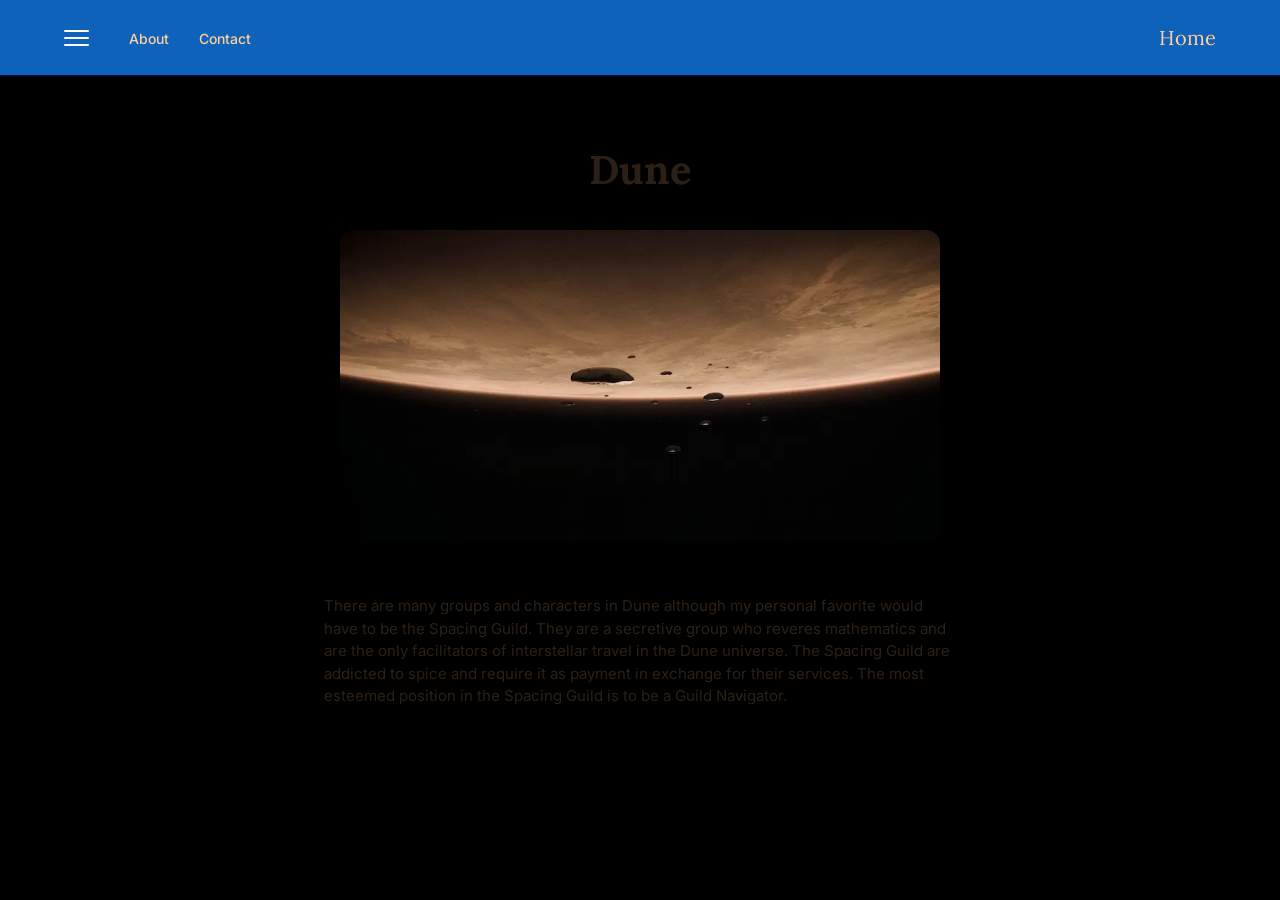
==== html/dune.html @ b89bd3c5 "website" ====
<!DOCTYPE html>
<html lang="en">
<head>
<meta charset="UTF-8">
<meta name="viewport" content="width=device-width, initial-scale=1.0">
<title>Harry Potter</title>
<link rel="preconnect" href="https://fonts.googleapis.com" />
<link rel="preconnect" href="https://fonts.gstatic.com" crossorigin />
<link href="https://fonts.googleapis.com/css2?family=Lora:ital,wght@0,400;0,600;1,400&family=Inter:wght@300;400;500&display=swap" rel="stylesheet" />
<link rel="stylesheet" href="../css/index.css">
</head>
<body>
<input type="checkbox" id="menubutton" class="menu"/>
<nav id="topnav">
<a href="../index.html" class="nav-name">Home</a>
<div class="nav-right">
<ul class="nav-links">
<li><a href="../index.html#about">About</a></li>
<li><a href="../index.html#work">Contact</a></li>
</ul>
<label for="menubutton" class="menu" aria-label="Open menu">
<span></span>
<span></span>
<span></span>
</label>
</div>
</nav>
<aside class="sidenav">
<div class="menuheader">
<a href="../index.html" class="menu">Menu</a>
<label for="menubutton" class="menuclose" aria-label="Close menu">x</label>
</div>
<label for="menubutton" class="menu"></label>
<nav>
<ul class="sidenav">
<li><a href="../index.html">Home</a></li>
<li><a href="starwars.html">Star Wars</a></li>
<li><a href="lotr.html">LOTR</a></li>
<li><a href="harrypotter.html">Harry Potter</a></li>
<li><a href="dune.html">Dune</a></li>
</ul>
</nav>
</aside>

<div class="container page">

  <h1 class="page-title">Dune</h1>

  <img class="img" src="../img/dune1.webp" alt="spacing guild">

  <section class="page-content">
    <article>
      <p>There are many groups and characters in Dune although my personal favorite would have to be the Spacing Guild. They are a secretive group who reveres mathematics and are the only facilitators of interstellar travel in the Dune universe. The Spacing Guild are addicted to spice and require it as payment in exchange for their services. The most esteemed position in the Spacing Guild is to be a Guild Navigator.</p>
    </article>
  </section>

</div>

</body>
</html>
---- css/index.css ----
* {
  margin: 0;
  padding: 0;
  box-sizing: border-box;
}

body {
  font-family: 'Inter', sans-serif;
  color: #f9f3ee;
  background-color: #000000;
  line-height: 1.5;
}

html {
  scroll-behavior:smooth;
}

input.menu {
  display: none;
}

#topnav {
  position: fixed;
  top: 0;
  left: 0;
  right: 0;
 
  display: flex;
  flex-direction:row-reverse;
  justify-content: space-between;
  align-items: center;
  padding: 20px 5%;
  background-color: #0f62ba;
  border-bottom: 1px solid #010357;
}

.nav-name {
  font-family: 'Lora', serif;
  font-size: 20px;
  color: #fecf9f;
  text-decoration: none;
}

.nav-right {
  display: flex;
  flex-direction: row-reverse;
  align-items: center;
  gap: 30px;
}

.nav-links {
  display: flex;
  gap: 30px;
  list-style: none;
}

.nav-links a {
  font-size: 14px;
  font-weight: 500;
  color: #fecf9f;
  text-decoration: none;
}

.nav-links a:hover {
  color: #1f9cd6; 
}

.nav-name:hover {
  color:#1f9cd6;
}


label.menu {
  display: flex;
  flex-direction: column;
  justify-content: center;
  gap: 5px;
  width: 35px;
  height: 35px;
  cursor: pointer;
}

label.menu span {
  display: block;
  height: 2px;
  width: 25px;
  background-color: #ffffff;
  border-radius: 2px;
}

aside.sidenav {
  position: fixed;
  top: 0;
  left: -320px;
  width: 300px;
  height: 100%;
  background-color: #000000;
  padding: 30px;
  transition: left 0.3s ease;
}

#menubutton:checked ~ aside.sidenav {
  left: 0;
}

.menuheader {
  display: flex;
  justify-content: space-between;
  align-items: center;
  margin-bottom: 40px;
}

.menuheader a.menu {
  font-family: 'Lora', serif;
  font-size: 18px;
  color: #ffffff;
  text-decoration: none;
}

.menuclose {
  color: #ffffff;
  font-size: 24px;
  cursor: pointer;
}

ul.sidenav {
  list-style: none;
}

ul.sidenav li {
  border-bottom: 1px solid rgba(255, 255, 255, 0.1);
}

ul.sidenav a {
  display: block;
  padding: 15px 0;
  font-family: 'Lora', serif;
  font-size: 22px;
  color: #ffffff;
  text-decoration: none;
}

ul.sidenav a:hover {
  color: #860dc7;
  font-size: 28px;
  transition: 0.3s;
}

.container {
  max-width: 760px;
  margin: 0 auto;
}

#title {
  text-align: center;
  border-bottom: 1px solid #E8DCCF;
}

.main.title {
  font-family: 'Lora', serif;
  font-size: 45px;
  line-height: 1.25;
  color: #ffffff;
  padding-top: 20%;
  text-align: center;
}

.main.title span {
  display: block;
}

.main.title span:last-child {
  color: #3a15e1;
  font-style: italic;
}

.quote {
  margin-top: 25px;
  font-size: 30px;
  font-style: italic;
  color: #0cd678;
  max-width: 500px;
  margin-left: auto;
  margin-right: auto;
  text-shadow: white;
  padding-bottom: 4%;
}


.img {
  display: block;
  max-width: 400px;
  width: 80%;
  margin: 40px auto;
}

#lightsaber:hover {
    opacity: 1.0;
    transition: 0.3s;
}

footer {
  background-color: #01101e;
  border-top: 1px solid #E8DCCF;
  padding: 20px 5%;
  display: flex;
  justify-content: center;
  gap: 140px;
  flex-wrap: wrap;
  padding-bottom: 5px;
}

footer h3 {
  font-size: 13px;
  font-weight: 500;
  text-transform: uppercase;
  color: #fecf9f;
  letter-spacing: 0.5px;
}

footer h3:hover {
  color:#1f9cd6;
}


@media (max-width: 700px) {

  .nav-links {
    display: none;
  }

  #title {
    padding-top: 120px;
  }

  .main.title {
    font-size: 36px;
  }

  #img {
    max-width: 250px;
  }

  footer {
    flex-direction: column;
    text-align: center;
    gap: 12px;
  }
}

.container.page {
  padding: 140px 5% 60px;
}

.page-title {
  font-family: 'Lora', serif;
  font-size: 40px;
  text-align: center;
  color: #2C2016;
  margin-bottom: 30px;
}


.container.page > img.img {
  display: block;
  max-width: 600px;
  width: 100%;
  margin: 0 auto 50px;
  border-radius: 14px;
}


.page-content article {
  max-width: 700px;
  margin: 0 auto 40px;
}

.page-content article header {
  font-family: 'Lora', serif;
  font-size: 22px;
  color: #C4622D;
  margin-bottom: 12px;
}

.page-content article p {
  font-size: 15px;
  color: #2C2016;
}

@media (max-width: 700px) {
  .container.page {
    padding-top: 110px;
  }

  .page-title {
    font-size: 28px;
  }
}
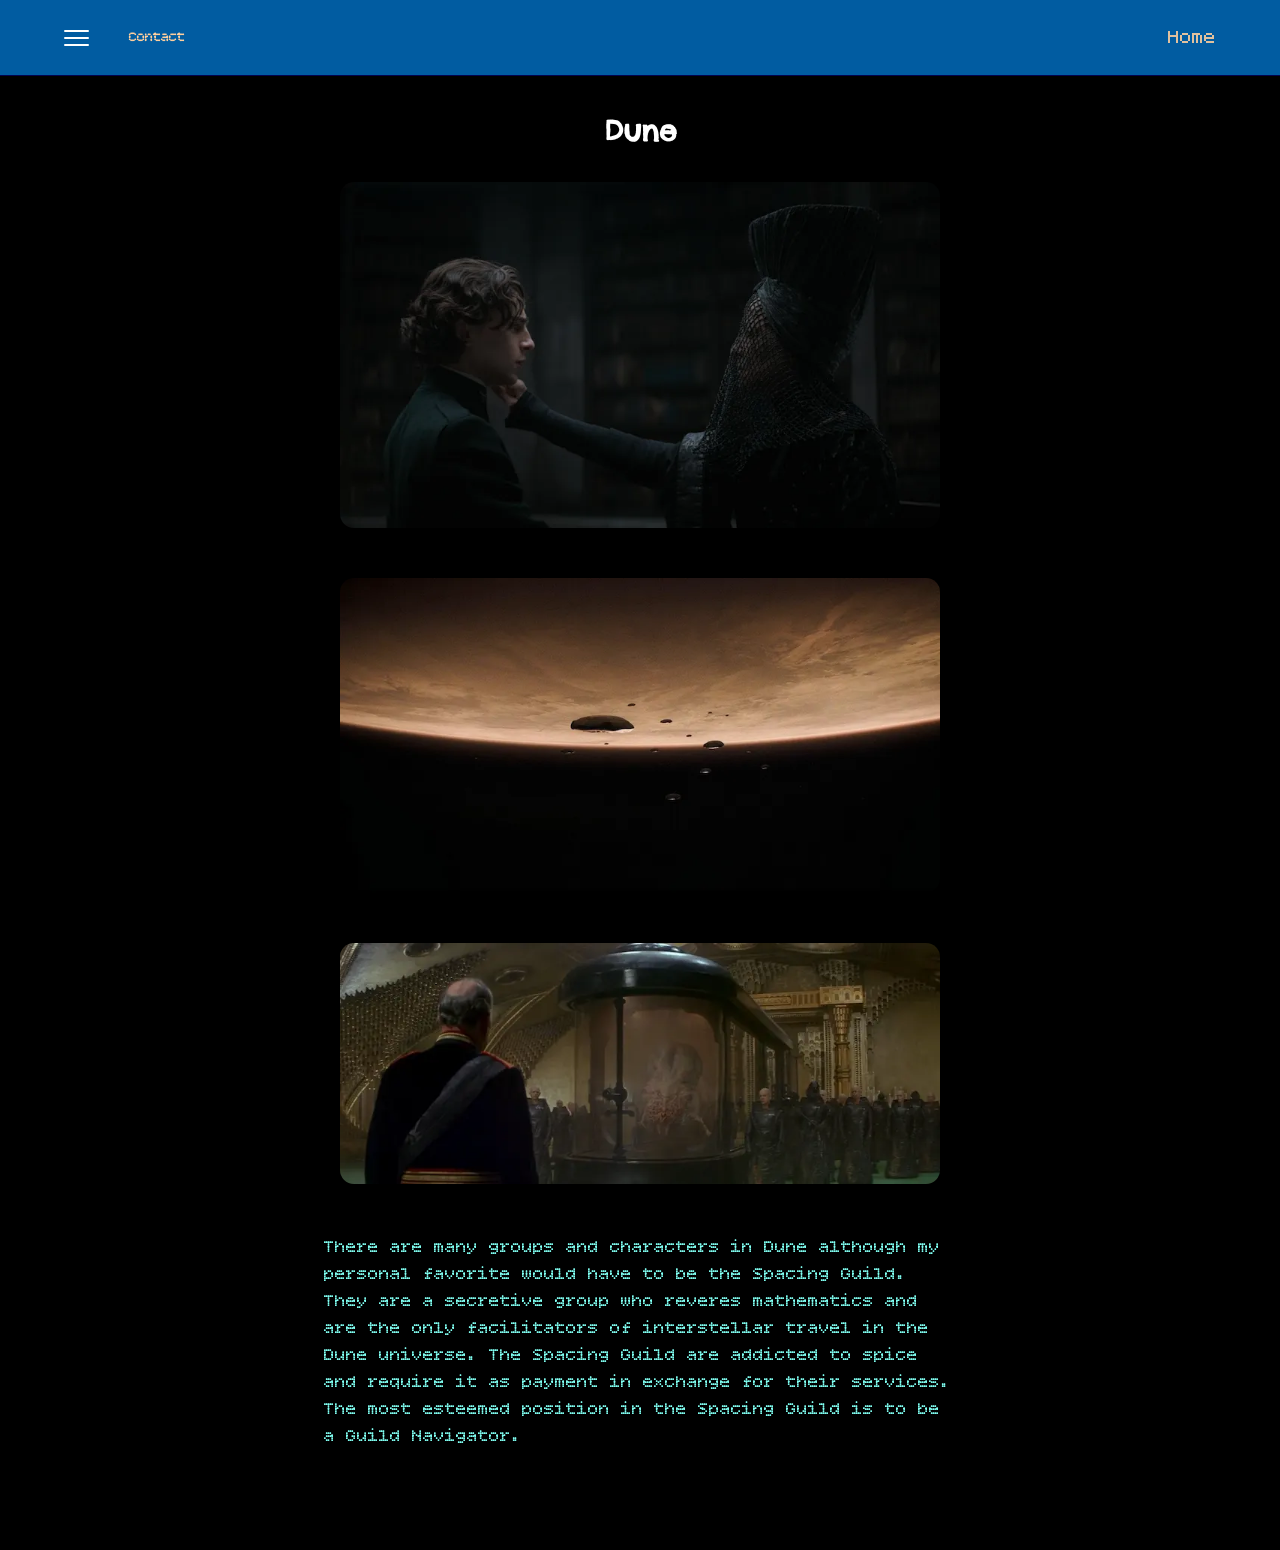
==== commit 85489263: "changes" ====
--- a/html/dune.html
+++ b/html/dune.html
@@ -4,21 +4,17 @@
 <meta charset="UTF-8">
 <meta name="viewport" content="width=device-width, initial-scale=1.0">
 <title>Harry Potter</title>
-<link rel="preconnect" href="https://fonts.googleapis.com" />
-<link rel="preconnect" href="https://fonts.gstatic.com" crossorigin />
-<link href="https://fonts.googleapis.com/css2?family=Lora:ital,wght@0,400;0,600;1,400&family=Inter:wght@300;400;500&display=swap" rel="stylesheet" />
 <link rel="stylesheet" href="../css/index.css">
 </head>
 <body>
 <input type="checkbox" id="menubutton" class="menu"/>
 <nav id="topnav">
-<a href="../index.html" class="nav-name">Home</a>
-<div class="nav-right">
-<ul class="nav-links">
-<li><a href="../index.html#about">About</a></li>
+<a href="../index.html" class="navname">Home</a>
+<div class="navright">
+<ul class="navlinks">
 <li><a href="../index.html#work">Contact</a></li>
 </ul>
-<label for="menubutton" class="menu" aria-label="Open menu">
+<label for="menubutton" class="menu">
 <span></span>
 <span></span>
 <span></span>
@@ -28,7 +24,7 @@
 <aside class="sidenav">
 <div class="menuheader">
 <a href="../index.html" class="menu">Menu</a>
-<label for="menubutton" class="menuclose" aria-label="Close menu">x</label>
+<label for="menubutton" class="menuclose">x</label>
 </div>
 <label for="menubutton" class="menu"></label>
 <nav>
@@ -44,11 +40,12 @@
 
 <div class="container page">
 
-  <h1 class="page-title">Dune</h1>
+  <h1 class="pagetitle">Dune</h1>
+ <img class="img" src="../img/dune2.webp" alt="Paul with Reverend Mother">
+  <img class="img" src="../img/dune1.webp" alt="spacing guild">
+   <img class="img" src="../img/dune3.webp" alt="guild navigator">
 
-  <img class="img" src="../img/dune1.webp" alt="spacing guild">
-
-  <section class="page-content">
+  <section class="pagecontent">
     <article>
       <p>There are many groups and characters in Dune although my personal favorite would have to be the Spacing Guild. They are a secretive group who reveres mathematics and are the only facilitators of interstellar travel in the Dune universe. The Spacing Guild are addicted to spice and require it as payment in exchange for their services. The most esteemed position in the Spacing Guild is to be a Guild Navigator.</p>
     </article>
--- a/css/index.css
+++ b/css/index.css
@@ -1,4 +1,6 @@
-
+@import url('https://fonts.googleapis.com/css2?family=Bitcount+Single:wght@100..900&display=swap');
+@import url('https://fonts.googleapis.com/css2?family=Chelsea+Market&display=swap');
+@import url('https://fonts.googleapis.com/css2?family=Metamorphous&display=swap');
 * {
   margin: 0;
   padding: 0;
@@ -6,8 +8,8 @@
 }
 
 body {
-  font-family: 'Inter', sans-serif;
-  color: #f9f3ee;
+  font-family: 'Bitcount Single', sans-serif;
+  color: #ffffff;
   background-color: #000000;
   line-height: 1.5;
 }
@@ -17,7 +19,8 @@
 }
 
 input.menu {
-  display: none;
+  opacity: 0;
+  position: absolute;
 }
 
 #topnav {
@@ -31,43 +34,45 @@
   justify-content: space-between;
   align-items: center;
   padding: 20px 5%;
-  background-color: #0f62ba;
-  border-bottom: 1px solid #010357;
-}
-
-.nav-name {
-  font-family: 'Lora', serif;
+  background-color: #015ca1;
+  border-bottom: 1px solid #02034f;
+}
+
+.navname {
+  font-family: 'Bitcount Single', sans-serif;
   font-size: 20px;
   color: #fecf9f;
   text-decoration: none;
 }
 
-.nav-right {
+.navright {
   display: flex;
   flex-direction: row-reverse;
   align-items: center;
   gap: 30px;
 }
 
-.nav-links {
+.navlinks {
   display: flex;
   gap: 30px;
   list-style: none;
 }
 
-.nav-links a {
+.navlinks a {
   font-size: 14px;
   font-weight: 500;
   color: #fecf9f;
   text-decoration: none;
 }
 
-.nav-links a:hover {
-  color: #1f9cd6; 
-}
-
-.nav-name:hover {
-  color:#1f9cd6;
+.navlinks a:hover {
+  color:#00fcfc; 
+  font-weight: bolder;
+}
+
+.navname:hover {
+  color:#00fcfc;
+  font-weight: bolder;
 }
 
 
@@ -102,6 +107,7 @@
 
 #menubutton:checked ~ aside.sidenav {
   left: 0;
+  transition: 0.3s;
 }
 
 .menuheader {
@@ -112,8 +118,8 @@
 }
 
 .menuheader a.menu {
-  font-family: 'Lora', serif;
-  font-size: 18px;
+  font-family: 'Bitcount Single', sans-serif;
+  font-size: 32px;
   color: #ffffff;
   text-decoration: none;
 }
@@ -135,7 +141,7 @@
 ul.sidenav a {
   display: block;
   padding: 15px 0;
-  font-family: 'Lora', serif;
+  font-family: 'Bitcount Single', sans-serif;
   font-size: 22px;
   color: #ffffff;
   text-decoration: none;
@@ -158,7 +164,7 @@
 }
 
 .main.title {
-  font-family: 'Lora', serif;
+  font-family: 'Chelsea Market', sans-serif;
   font-size: 45px;
   line-height: 1.25;
   color: #ffffff;
@@ -178,12 +184,11 @@
 .quote {
   margin-top: 25px;
   font-size: 30px;
-  font-style: italic;
+  font-family: "Metamorphous";
   color: #0cd678;
   max-width: 500px;
   margin-left: auto;
   margin-right: auto;
-  text-shadow: white;
   padding-bottom: 4%;
 }
 
@@ -199,6 +204,32 @@
     opacity: 1.0;
     transition: 0.3s;
 }
+
+form {
+    max-width: 600px;
+    margin:auto;
+    padding: 30px;
+    background-color: #01101e;
+    border: 2px solid #015ca1;
+    border-radius: 10px;
+    margin-top: 100px;
+    margin-bottom: 20px;
+}
+.buttons {
+    display: flex;
+    gap: 20px;
+    margin-top: 25px;
+}
+
+.buttons input {
+    padding: 8px;
+    border: none;
+    border-radius: 8px;
+    font-family: "Bitcount Single";
+    font-size: 16px;
+    cursor: pointer;
+}
+
 
 footer {
   background-color: #01101e;
@@ -223,10 +254,13 @@
   color:#1f9cd6;
 }
 
+#footernonlink:hover{
+  color: #fecf9f;
+}
 
 @media (max-width: 700px) {
 
-  .nav-links {
+  .navlinks {
     display: none;
   }
 
@@ -236,10 +270,21 @@
 
   .main.title {
     font-size: 36px;
-  }
-
+    padding-left: 20px;
+    padding-right: 20px;
+  }
+
+  .quote {
+    padding-left: 20px;
+    padding-right: 20px;
+  }
   #img {
     max-width: 250px;
+  }
+  form {
+    padding-left: 20px;
+    padding-right: 20px;
+    margin-top: 100px;
   }
 
   footer {
@@ -253,11 +298,11 @@
   padding: 140px 5% 60px;
 }
 
-.page-title {
-  font-family: 'Lora', serif;
+.pagetitle {
+  font-family: 'Chelsea Market', sans-serif;
   font-size: 40px;
   text-align: center;
-  color: #2C2016;
+  color: #ffffff;
   margin-bottom: 30px;
 }
 
@@ -271,29 +316,40 @@
 }
 
 
-.page-content article {
+.pagecontent article {
   max-width: 700px;
   margin: 0 auto 40px;
 }
 
-.page-content article header {
+.pagecontent article header {
   font-family: 'Lora', serif;
   font-size: 22px;
-  color: #C4622D;
+  color: #0b88dc;
   margin-bottom: 12px;
 }
-
-.page-content article p {
-  font-size: 15px;
-  color: #2C2016;
-}
-
-@media (max-width: 700px) {
+#disney {
+  color: red;
+}
+.pagecontent article p {
+  font-size: 18px;
+  color: #80fff2;
+}
   .container.page {
     padding-top: 110px;
   }
 
-  .page-title {
+  .pagetitle {
     font-size: 28px;
   }
-}+
+  @media (max-width: 500px) {
+
+    body {
+        padding-top: 140px;
+    }
+
+    h1 {
+      margin: 30px;
+    }
+
+}
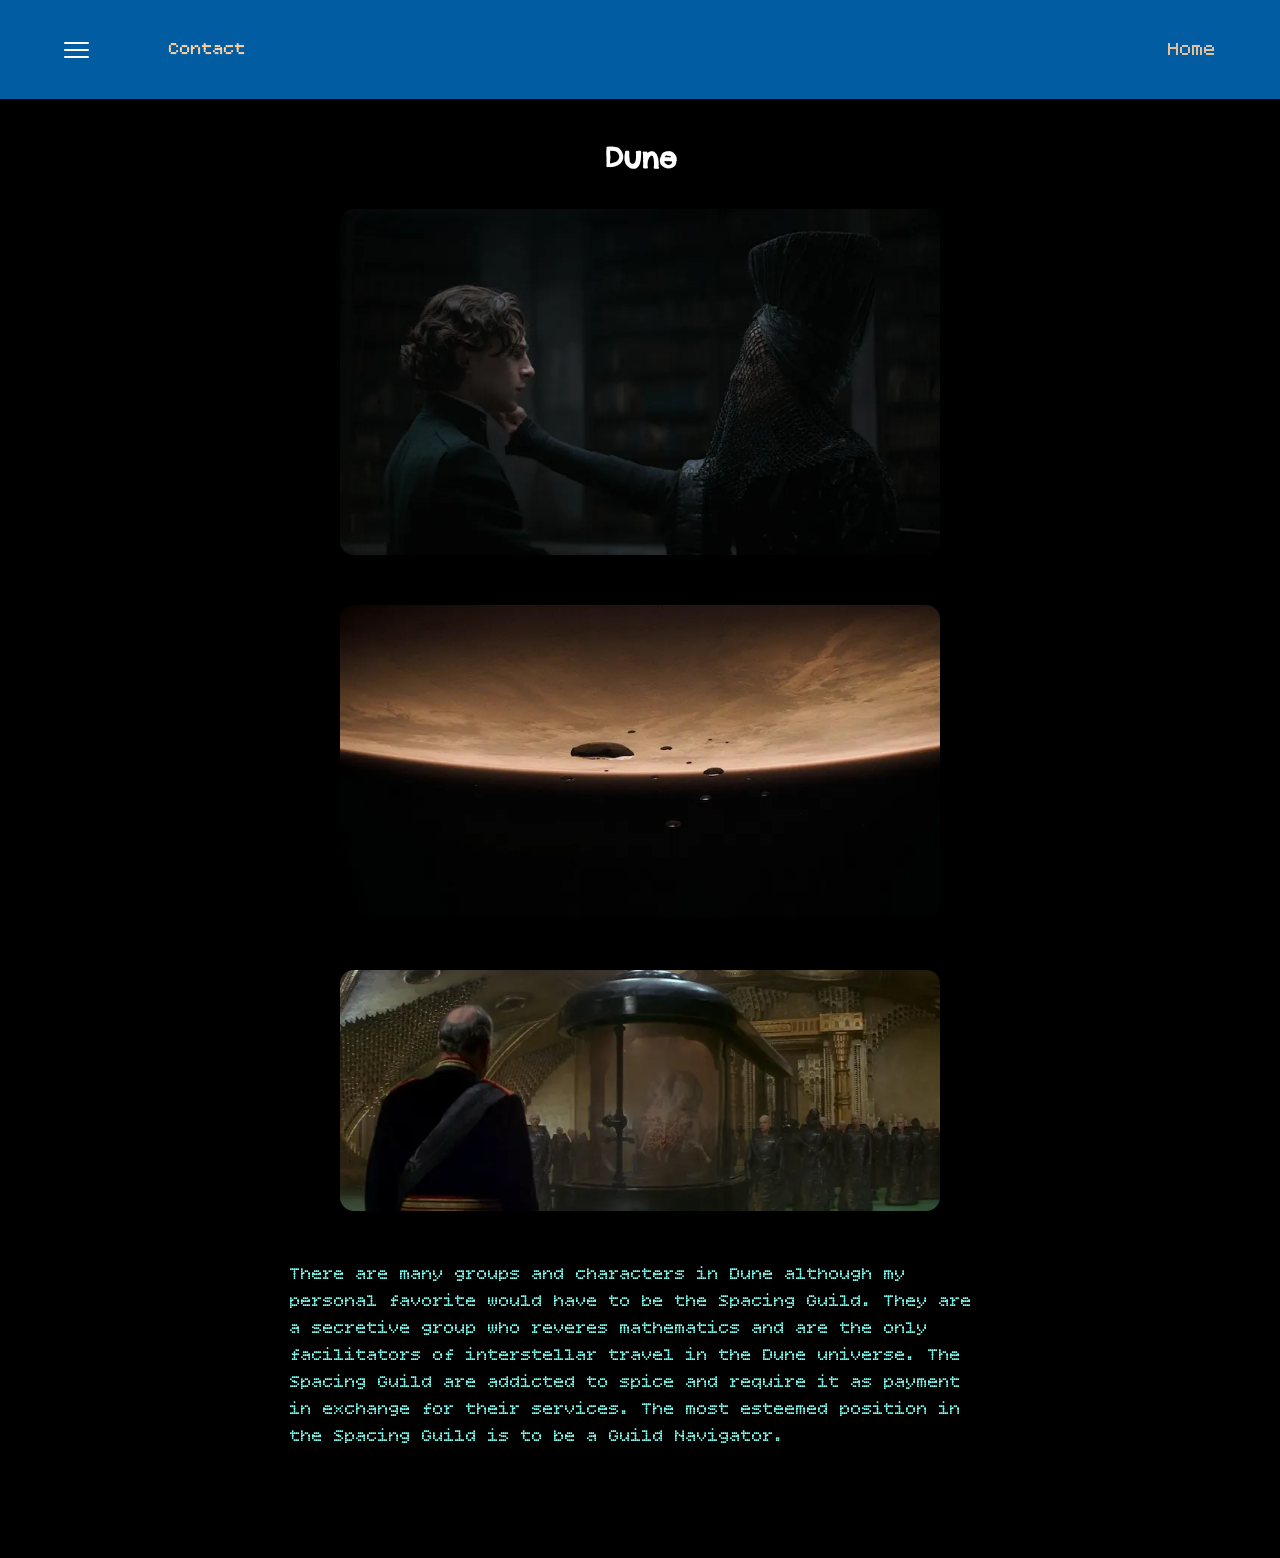
==== commit ff50d7b0: "fixed link" ====
--- a/html/dune.html
+++ b/html/dune.html
@@ -12,7 +12,7 @@
 <a href="../index.html" class="navname">Home</a>
 <div class="navright">
 <ul class="navlinks">
-<li><a href="../index.html#work">Contact</a></li>
+<li><a href="html/form.html">Contact</a></li>
 </ul>
 <label for="menubutton" class="menu">
 <span></span>
--- a/css/index.css
+++ b/css/index.css
@@ -1,21 +1,12 @@
 @import url('https://fonts.googleapis.com/css2?family=Bitcount+Single:wght@100..900&display=swap');
 @import url('https://fonts.googleapis.com/css2?family=Chelsea+Market&display=swap');
 @import url('https://fonts.googleapis.com/css2?family=Metamorphous&display=swap');
-* {
-  margin: 0;
-  padding: 0;
-  box-sizing: border-box;
-}
 
 body {
   font-family: 'Bitcount Single', sans-serif;
   color: #ffffff;
   background-color: #000000;
   line-height: 1.5;
-}
-
-html {
-  scroll-behavior:smooth;
 }
 
 input.menu {
@@ -35,7 +26,6 @@
   align-items: center;
   padding: 20px 5%;
   background-color: #015ca1;
-  border-bottom: 1px solid #02034f;
 }
 
 .navname {
@@ -59,19 +49,19 @@
 }
 
 .navlinks a {
-  font-size: 14px;
+  font-size: 18px;
   font-weight: 500;
   color: #fecf9f;
   text-decoration: none;
 }
 
 .navlinks a:hover {
-  color:#00fcfc; 
+  color:#ffffff; 
   font-weight: bolder;
 }
 
 .navname:hover {
-  color:#00fcfc;
+  color:#ffffff;
   font-weight: bolder;
 }
 
@@ -98,10 +88,12 @@
   position: fixed;
   top: 0;
   left: -320px;
-  width: 300px;
+  width: 250px;
   height: 100%;
+  z-index: 1000;
   background-color: #000000;
   padding: 30px;
+  border: 2px solid white;
   transition: left 0.3s ease;
 }
 
@@ -134,9 +126,6 @@
   list-style: none;
 }
 
-ul.sidenav li {
-  border-bottom: 1px solid rgba(255, 255, 255, 0.1);
-}
 
 ul.sidenav a {
   display: block;
@@ -149,7 +138,7 @@
 
 ul.sidenav a:hover {
   color: #860dc7;
-  font-size: 28px;
+  font-size: 26px;
   transition: 0.3s;
 }
 
@@ -182,54 +171,58 @@
 }
 
 .quote {
-  margin-top: 25px;
   font-size: 30px;
   font-family: "Metamorphous";
   color: #0cd678;
-  max-width: 500px;
+  max-width: 420px;
+  margin-top: 25px;
   margin-left: auto;
   margin-right: auto;
   padding-bottom: 4%;
 }
-
 
 .img {
   display: block;
   max-width: 400px;
   width: 80%;
   margin: 40px auto;
-}
-
-#lightsaber:hover {
-    opacity: 1.0;
-    transition: 0.3s;
+  border-radius: 5%;
 }
 
 form {
-    max-width: 600px;
+    max-width: 500px;
+    float: left;
     margin:auto;
-    padding: 30px;
-    background-color: #01101e;
-    border: 2px solid #015ca1;
-    border-radius: 10px;
-    margin-top: 100px;
+    margin-left: 200px;
+    padding: 20px;
+    padding-top: 30px;
+    padding-bottom: 30px;
+    background-color: #254237;
+    border-radius: 5px;
+    margin-top: 120px;
     margin-bottom: 20px;
 }
 .buttons {
     display: flex;
-    gap: 20px;
-    margin-top: 25px;
+    flex-direction: column;
+    gap: 15px;
 }
 
 .buttons input {
-    padding: 8px;
+    padding: 4px;
     border: none;
-    border-radius: 8px;
+    border-radius: 4px;
     font-family: "Bitcount Single";
-    font-size: 16px;
+    font-size: 14px;
     cursor: pointer;
 }
 
+#ring {
+    width: 400px;
+    position: absolute;
+    left: 830px;
+    top: 280px;
+}
 
 footer {
   background-color: #01101e;
@@ -248,6 +241,7 @@
   text-transform: uppercase;
   color: #fecf9f;
   letter-spacing: 0.5px;
+  margin-top: 10px
 }
 
 footer h3:hover {
@@ -306,15 +300,13 @@
   margin-bottom: 30px;
 }
 
-
-.container.page > img.img {
-  display: block;
-  max-width: 600px;
-  width: 100%;
-  margin: 0 auto 50px;
-  border-radius: 14px;
-}
-
+.img {
+    display: block;
+    max-width: 600px;
+    width: 100%;
+    margin: 0 auto 50px;
+    border-radius: 14px;
+}
 
 .pagecontent article {
   max-width: 700px;
@@ -322,7 +314,7 @@
 }
 
 .pagecontent article header {
-  font-family: 'Lora', serif;
+  font-family: 'Bitcount Single', serif;
   font-size: 22px;
   color: #0b88dc;
   margin-bottom: 12px;
@@ -351,5 +343,4 @@
     h1 {
       margin: 30px;
     }
-
-}
+  }
